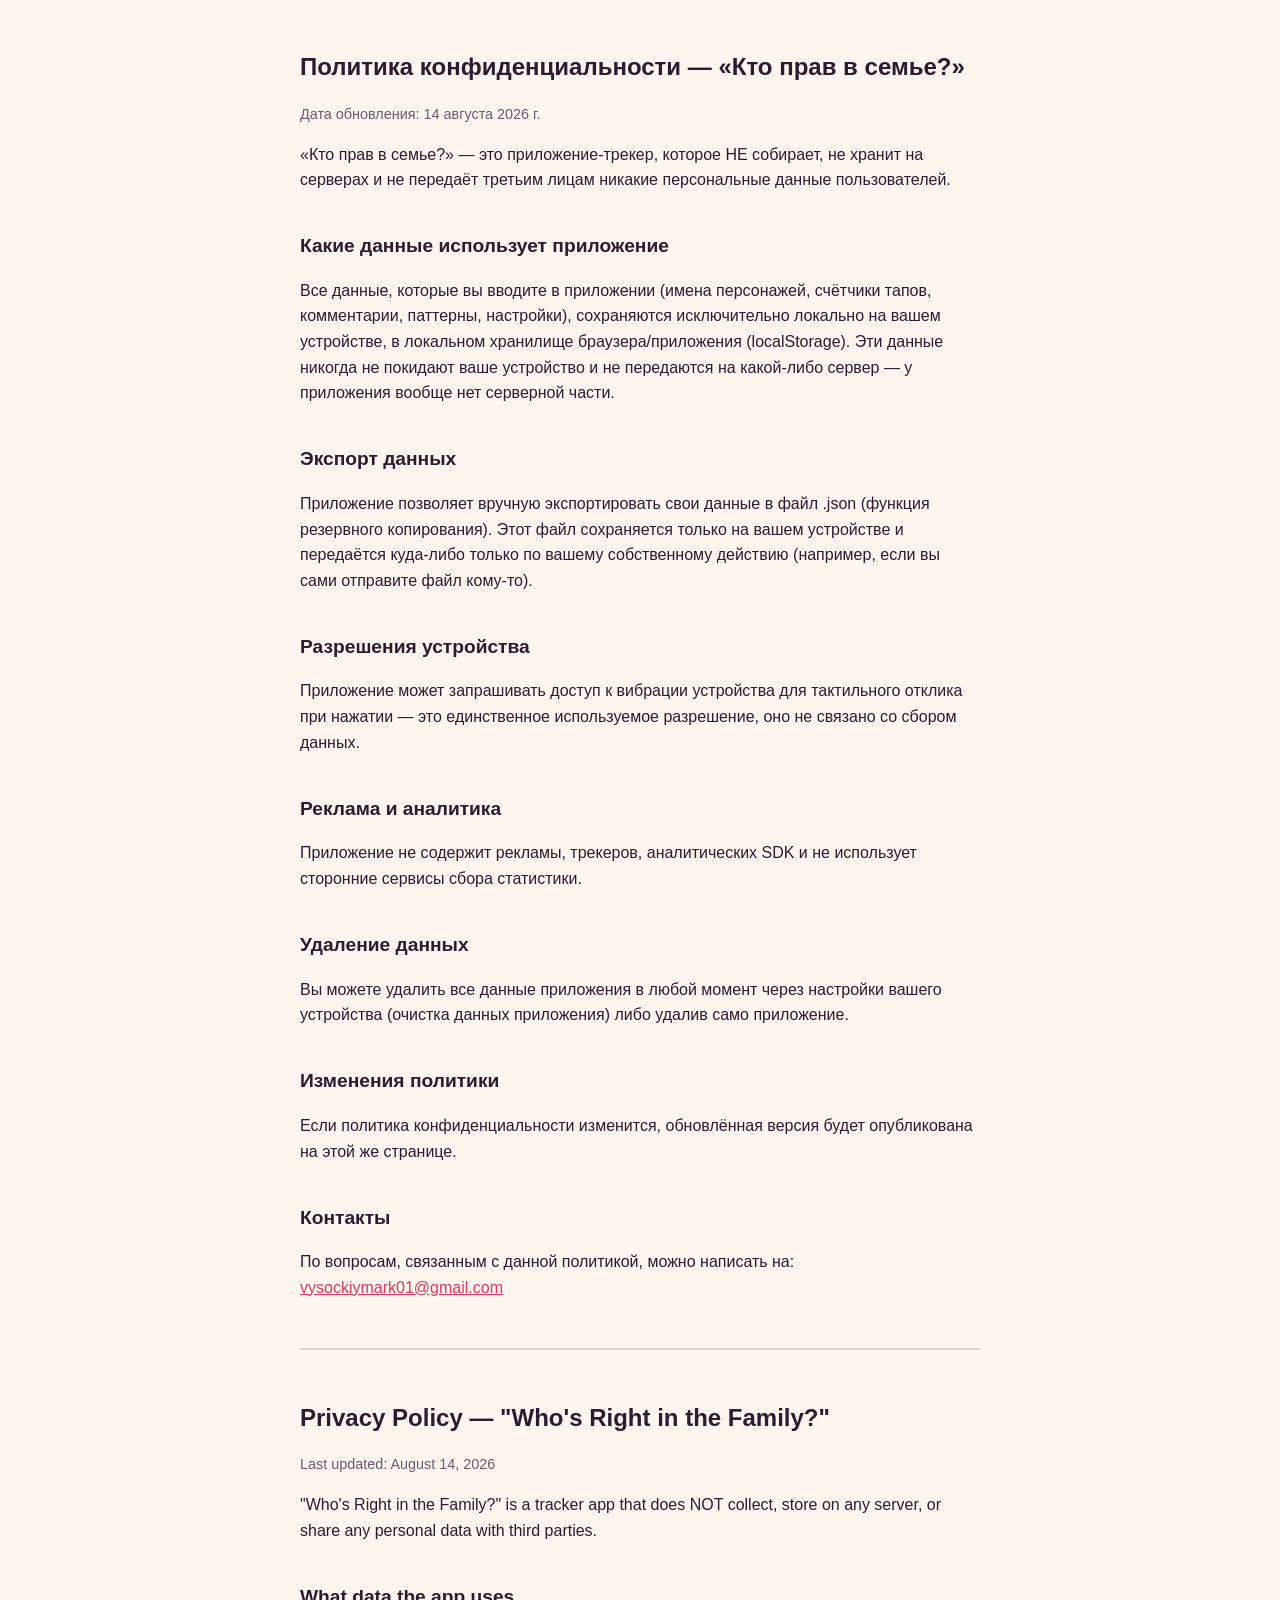
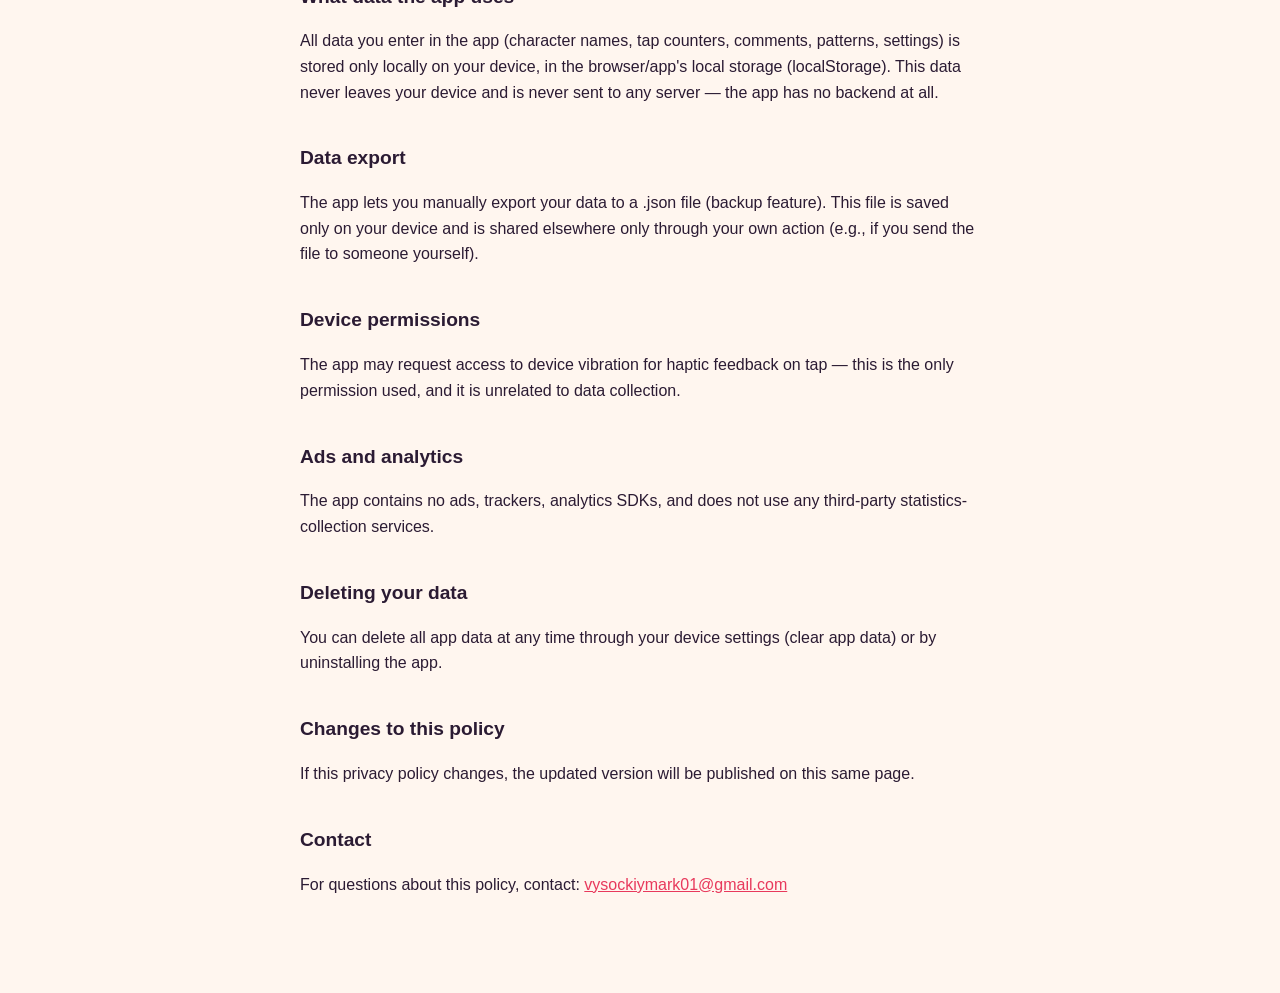
==== privacy.html @ e807cd25 "Добавить страницу политики конфиденциальности" ====
<!DOCTYPE html>
<html lang="ru">
<head>
<meta charset="UTF-8">
<meta name="viewport" content="width=device-width, initial-scale=1.0">
<title>Политика конфиденциальности — Кто прав в семье? / Privacy Policy</title>
<style>
  body {
    font-family: -apple-system, BlinkMacSystemFont, 'Segoe UI', Roboto, Arial, sans-serif;
    max-width: 680px;
    margin: 0 auto;
    padding: 32px 20px 80px;
    line-height: 1.6;
    color: #2B1B33;
    background: #FFF6EF;
  }
  h1 { font-size: 1.5rem; }
  h2 { font-size: 1.2rem; margin-top: 2em; }
  .lang-block + .lang-block { margin-top: 3em; border-top: 2px solid #E4D4CB; padding-top: 2em; }
  .updated { color: #6B5B73; font-size: 0.9rem; }
  a { color: #E8395C; }
</style>
</head>
<body>

<div class="lang-block" lang="ru">
  <h1>Политика конфиденциальности — «Кто прав в семье?»</h1>
  <p class="updated">Дата обновления: 14 августа 2026 г.</p>

  <p>«Кто прав в семье?» — это приложение-трекер, которое НЕ собирает, не хранит на серверах и не передаёт третьим лицам никакие персональные данные пользователей.</p>

  <h2>Какие данные использует приложение</h2>
  <p>Все данные, которые вы вводите в приложении (имена персонажей, счётчики тапов, комментарии, паттерны, настройки), сохраняются исключительно локально на вашем устройстве, в локальном хранилище браузера/приложения (localStorage). Эти данные никогда не покидают ваше устройство и не передаются на какой-либо сервер — у приложения вообще нет серверной части.</p>

  <h2>Экспорт данных</h2>
  <p>Приложение позволяет вручную экспортировать свои данные в файл .json (функция резервного копирования). Этот файл сохраняется только на вашем устройстве и передаётся куда-либо только по вашему собственному действию (например, если вы сами отправите файл кому-то).</p>

  <h2>Разрешения устройства</h2>
  <p>Приложение может запрашивать доступ к вибрации устройства для тактильного отклика при нажатии — это единственное используемое разрешение, оно не связано со сбором данных.</p>

  <h2>Реклама и аналитика</h2>
  <p>Приложение не содержит рекламы, трекеров, аналитических SDK и не использует сторонние сервисы сбора статистики.</p>

  <h2>Удаление данных</h2>
  <p>Вы можете удалить все данные приложения в любой момент через настройки вашего устройства (очистка данных приложения) либо удалив само приложение.</p>

  <h2>Изменения политики</h2>
  <p>Если политика конфиденциальности изменится, обновлённая версия будет опубликована на этой же странице.</p>

  <h2>Контакты</h2>
  <p>По вопросам, связанным с данной политикой, можно написать на: <a href="mailto:vysockiymark01@gmail.com">vysockiymark01@gmail.com</a></p>
</div>

<div class="lang-block" lang="en">
  <h1>Privacy Policy — "Who's Right in the Family?"</h1>
  <p class="updated">Last updated: August 14, 2026</p>

  <p>"Who's Right in the Family?" is a tracker app that does NOT collect, store on any server, or share any personal data with third parties.</p>

  <h2>What data the app uses</h2>
  <p>All data you enter in the app (character names, tap counters, comments, patterns, settings) is stored only locally on your device, in the browser/app's local storage (localStorage). This data never leaves your device and is never sent to any server — the app has no backend at all.</p>

  <h2>Data export</h2>
  <p>The app lets you manually export your data to a .json file (backup feature). This file is saved only on your device and is shared elsewhere only through your own action (e.g., if you send the file to someone yourself).</p>

  <h2>Device permissions</h2>
  <p>The app may request access to device vibration for haptic feedback on tap — this is the only permission used, and it is unrelated to data collection.</p>

  <h2>Ads and analytics</h2>
  <p>The app contains no ads, trackers, analytics SDKs, and does not use any third-party statistics-collection services.</p>

  <h2>Deleting your data</h2>
  <p>You can delete all app data at any time through your device settings (clear app data) or by uninstalling the app.</p>

  <h2>Changes to this policy</h2>
  <p>If this privacy policy changes, the updated version will be published on this same page.</p>

  <h2>Contact</h2>
  <p>For questions about this policy, contact: <a href="mailto:vysockiymark01@gmail.com">vysockiymark01@gmail.com</a></p>
</div>

</body>
</html>
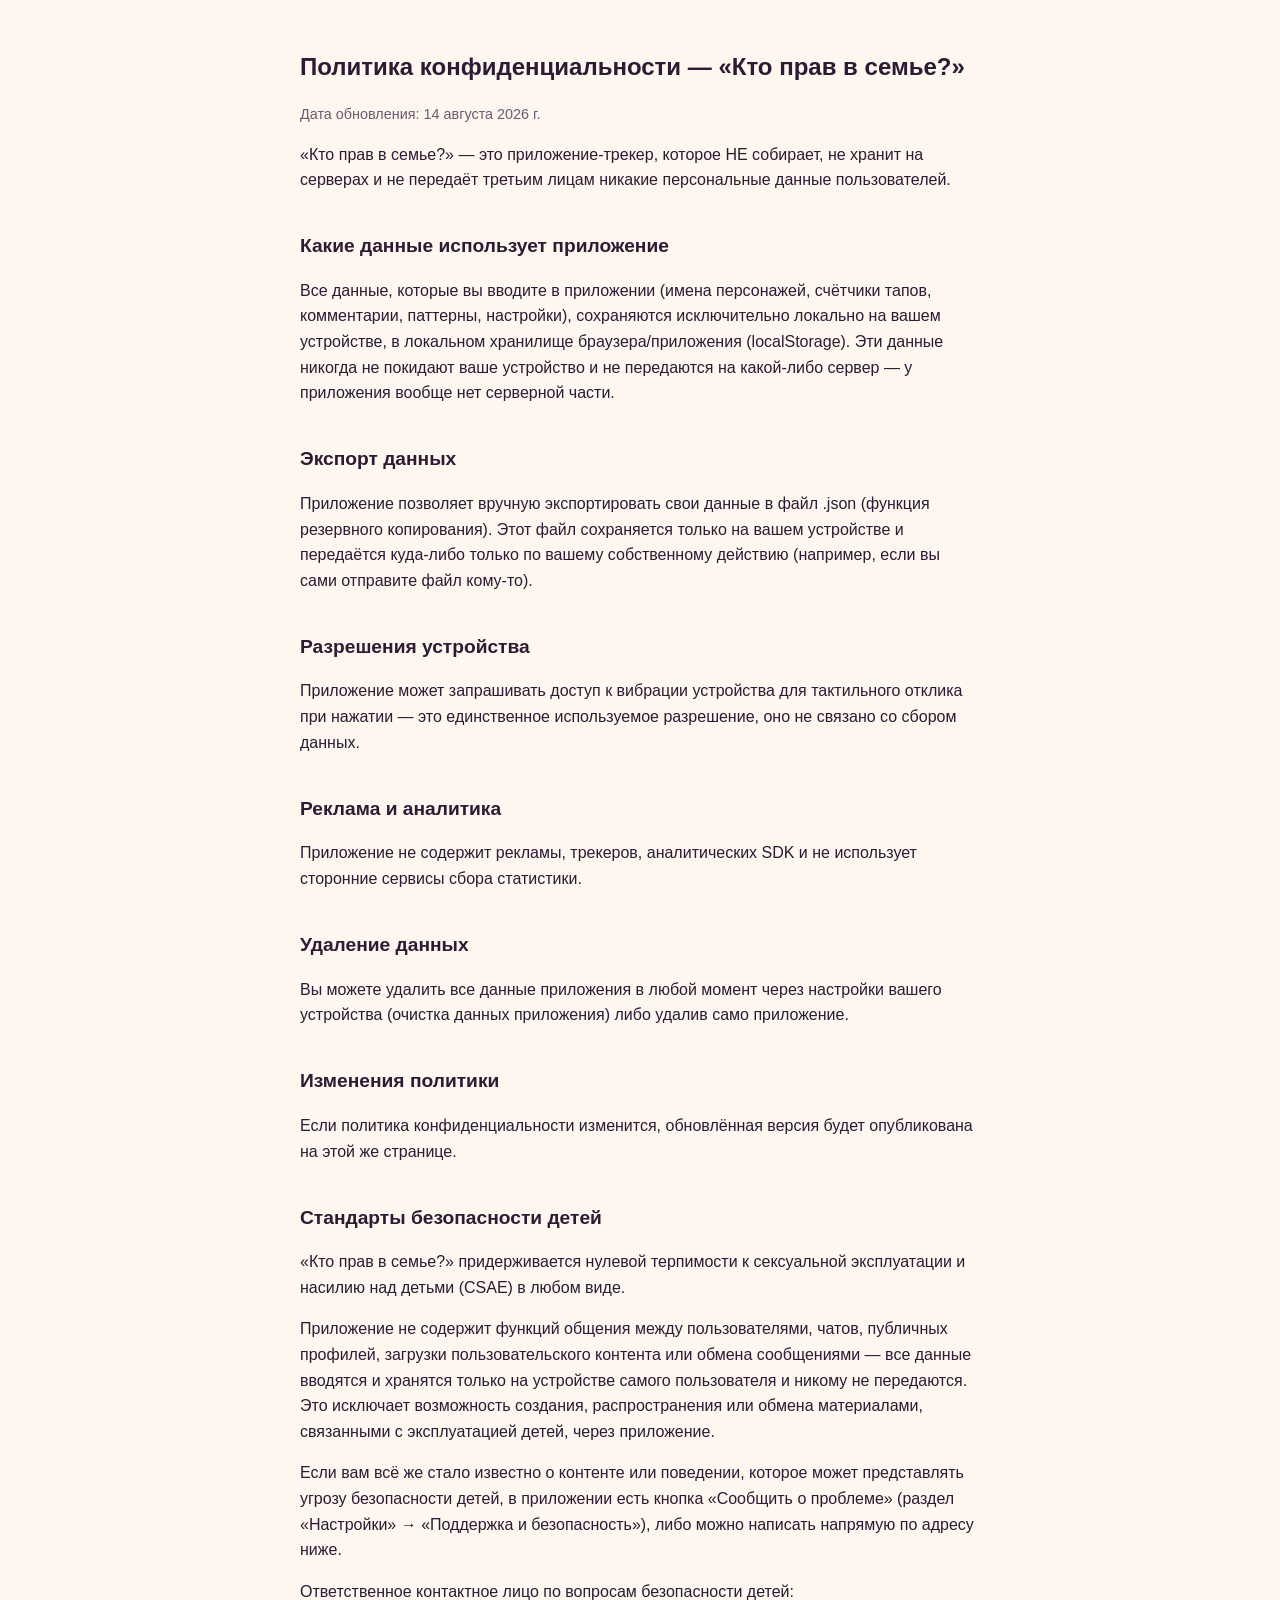
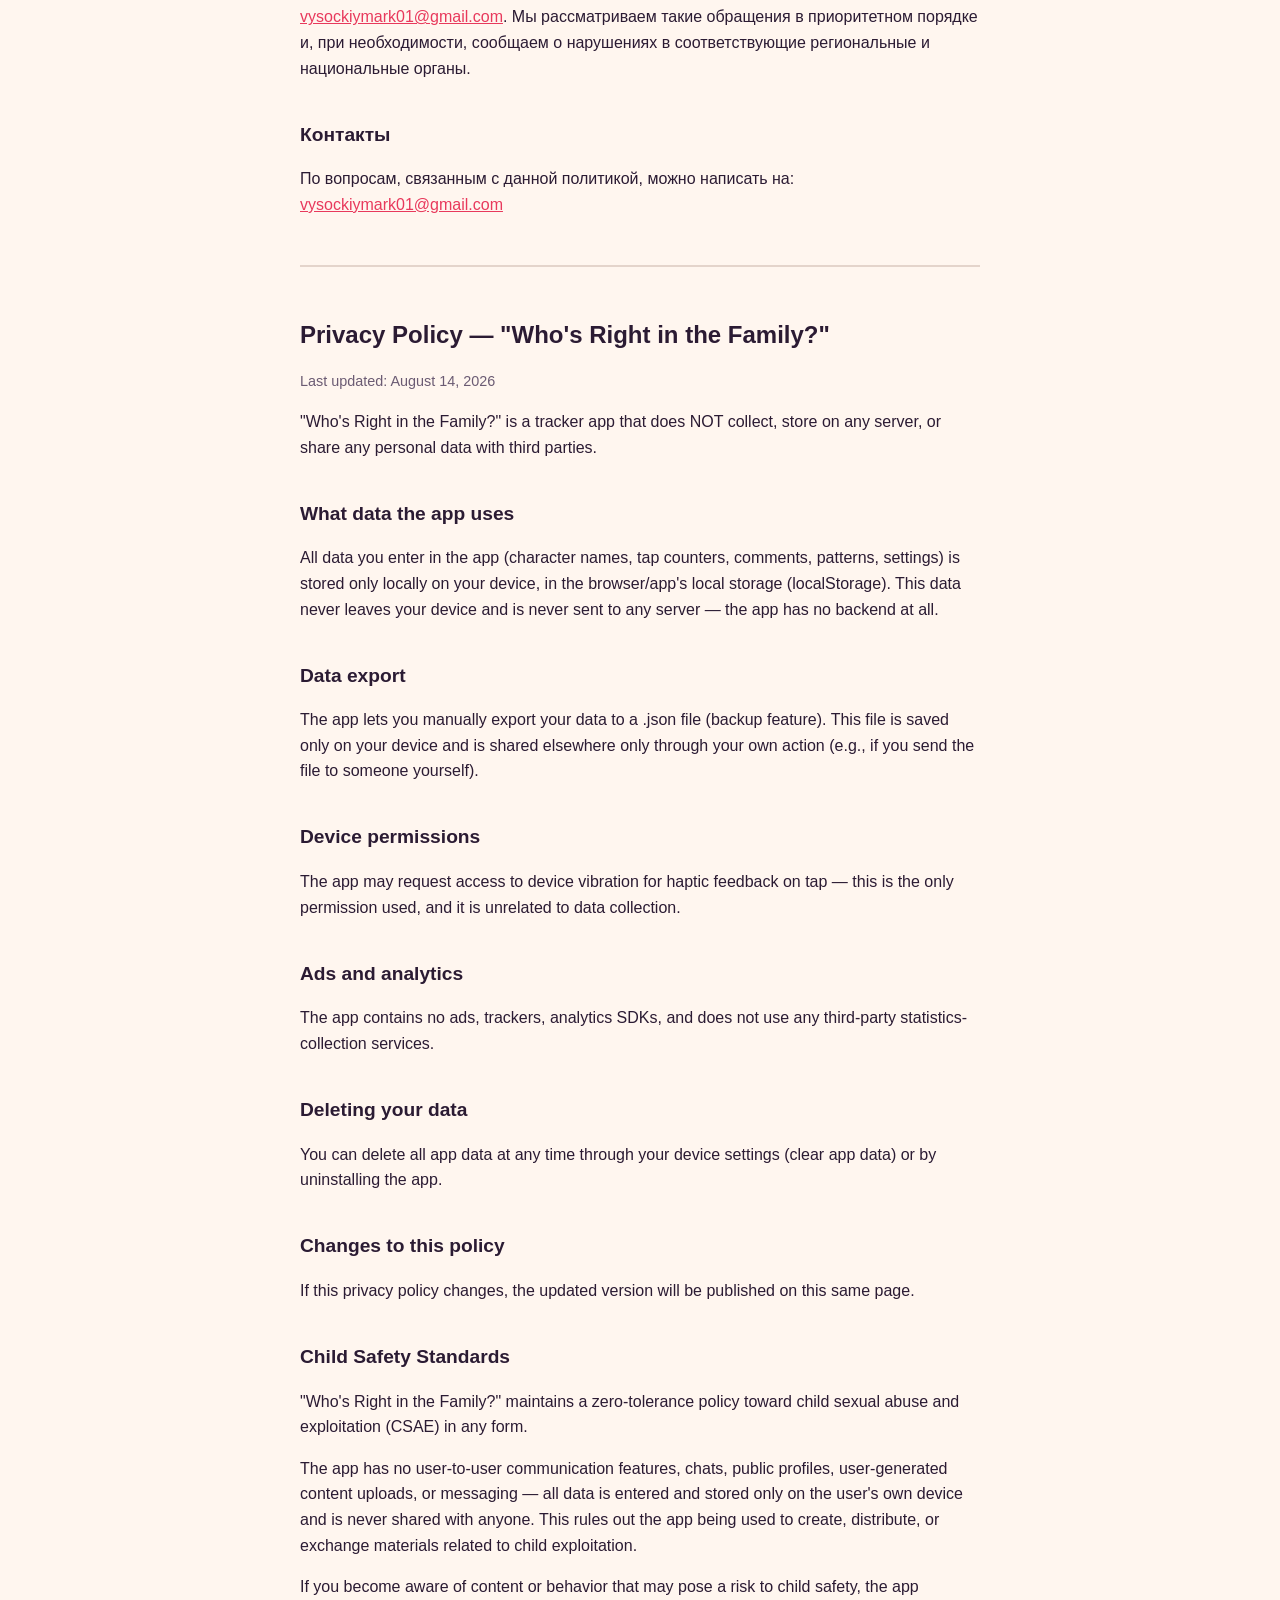
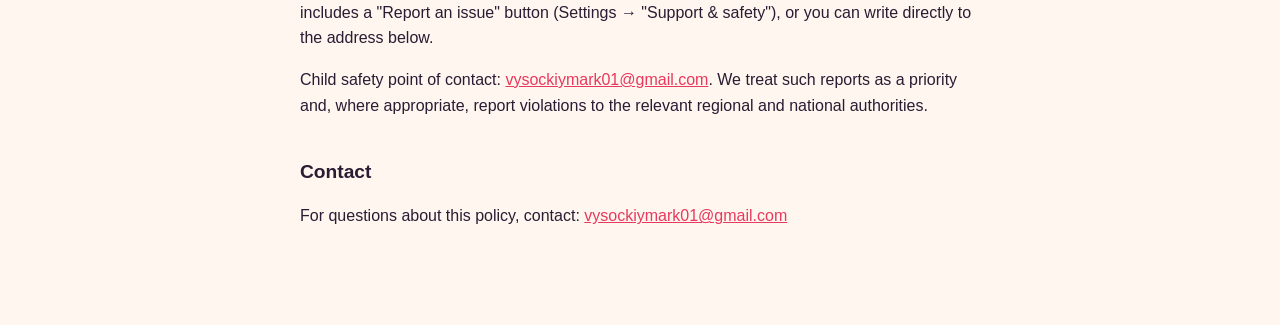
==== commit d5be175e: "Добавить встроенную кнопку 'Сообщить о проблеме' и раздел Child Safety Standards в политику конфиден" ====
--- a/privacy.html
+++ b/privacy.html
@@ -47,6 +47,12 @@
   <h2>Изменения политики</h2>
   <p>Если политика конфиденциальности изменится, обновлённая версия будет опубликована на этой же странице.</p>
 
+  <h2 id="child-safety">Стандарты безопасности детей</h2>
+  <p>«Кто прав в семье?» придерживается нулевой терпимости к сексуальной эксплуатации и насилию над детьми (CSAE) в любом виде.</p>
+  <p>Приложение не содержит функций общения между пользователями, чатов, публичных профилей, загрузки пользовательского контента или обмена сообщениями — все данные вводятся и хранятся только на устройстве самого пользователя и никому не передаются. Это исключает возможность создания, распространения или обмена материалами, связанными с эксплуатацией детей, через приложение.</p>
+  <p>Если вам всё же стало известно о контенте или поведении, которое может представлять угрозу безопасности детей, в приложении есть кнопка «Сообщить о проблеме» (раздел «Настройки» → «Поддержка и безопасность»), либо можно написать напрямую по адресу ниже.</p>
+  <p>Ответственное контактное лицо по вопросам безопасности детей: <a href="mailto:vysockiymark01@gmail.com">vysockiymark01@gmail.com</a>. Мы рассматриваем такие обращения в приоритетном порядке и, при необходимости, сообщаем о нарушениях в соответствующие региональные и национальные органы.</p>
+
   <h2>Контакты</h2>
   <p>По вопросам, связанным с данной политикой, можно написать на: <a href="mailto:vysockiymark01@gmail.com">vysockiymark01@gmail.com</a></p>
 </div>
@@ -75,6 +81,12 @@
   <h2>Changes to this policy</h2>
   <p>If this privacy policy changes, the updated version will be published on this same page.</p>
 
+  <h2 id="child-safety-en">Child Safety Standards</h2>
+  <p>"Who's Right in the Family?" maintains a zero-tolerance policy toward child sexual abuse and exploitation (CSAE) in any form.</p>
+  <p>The app has no user-to-user communication features, chats, public profiles, user-generated content uploads, or messaging — all data is entered and stored only on the user's own device and is never shared with anyone. This rules out the app being used to create, distribute, or exchange materials related to child exploitation.</p>
+  <p>If you become aware of content or behavior that may pose a risk to child safety, the app includes a "Report an issue" button (Settings → "Support & safety"), or you can write directly to the address below.</p>
+  <p>Child safety point of contact: <a href="mailto:vysockiymark01@gmail.com">vysockiymark01@gmail.com</a>. We treat such reports as a priority and, where appropriate, report violations to the relevant regional and national authorities.</p>
+
   <h2>Contact</h2>
   <p>For questions about this policy, contact: <a href="mailto:vysockiymark01@gmail.com">vysockiymark01@gmail.com</a></p>
 </div>
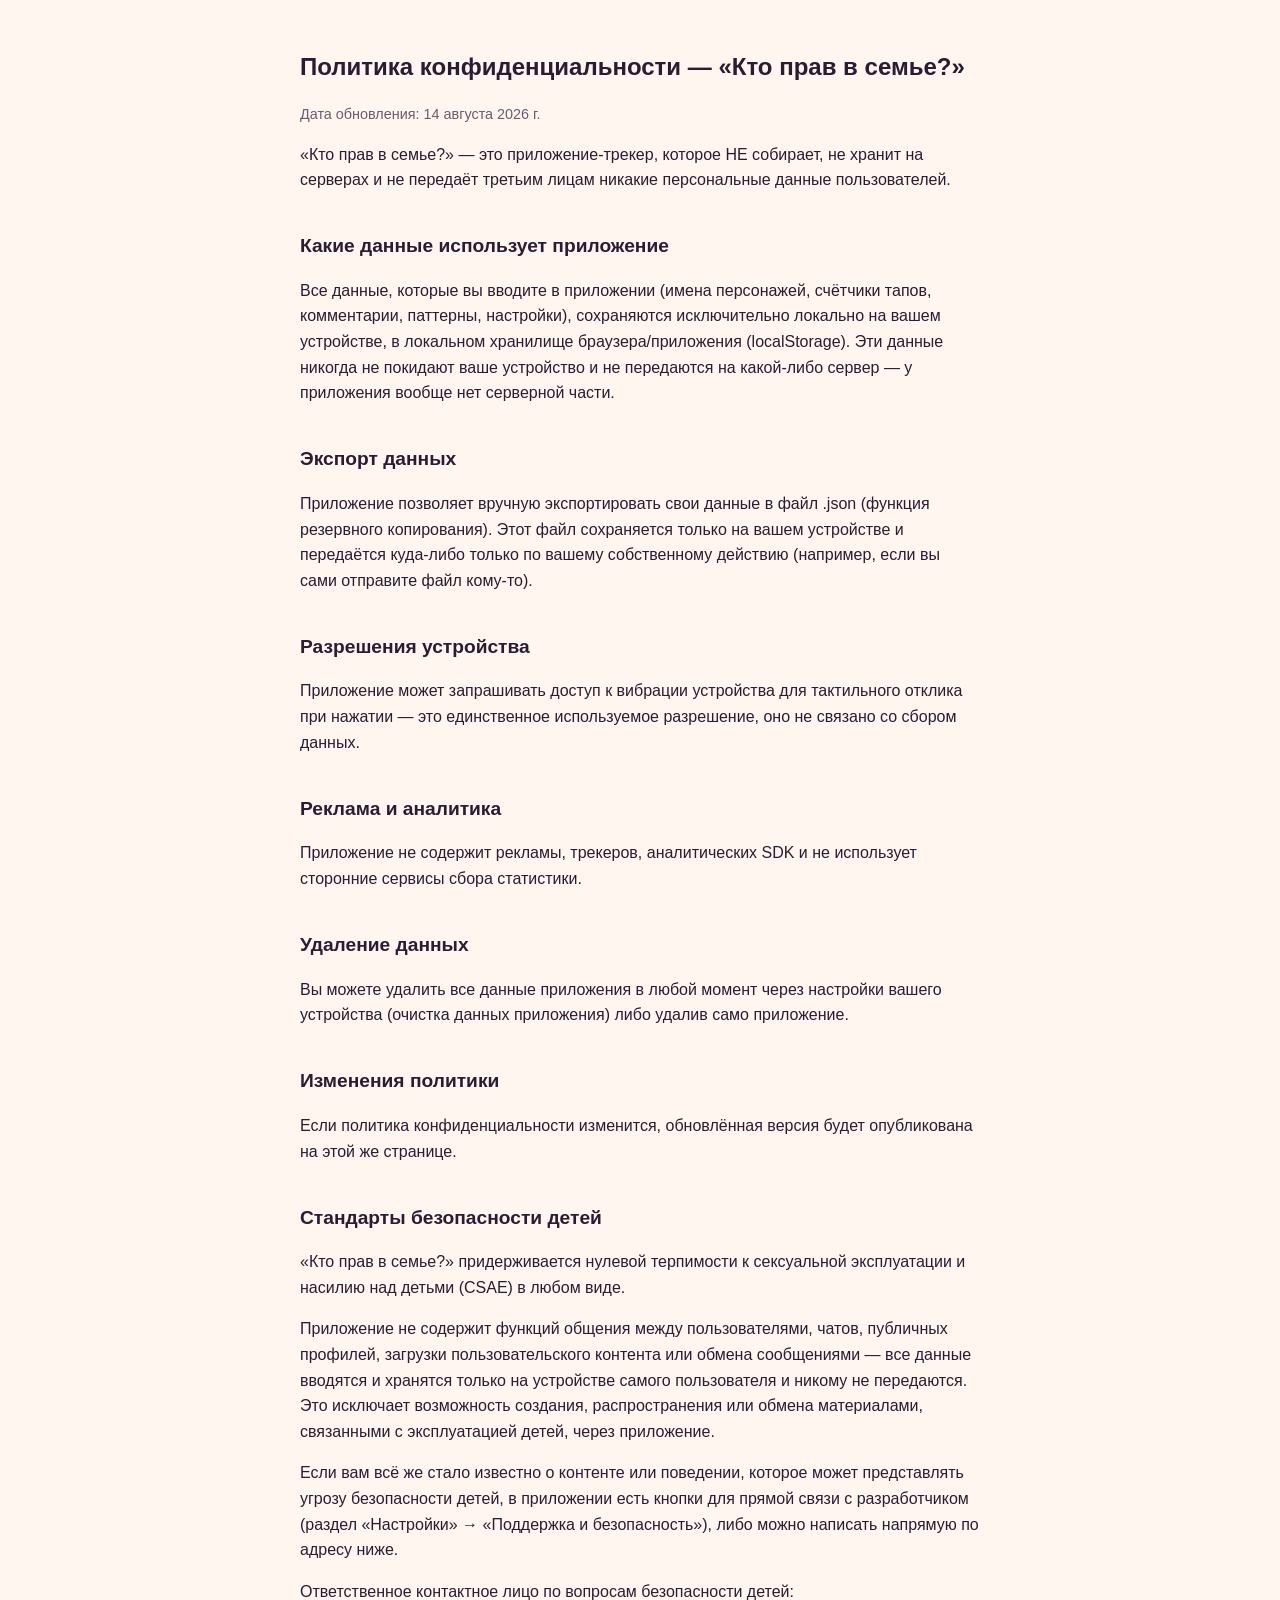
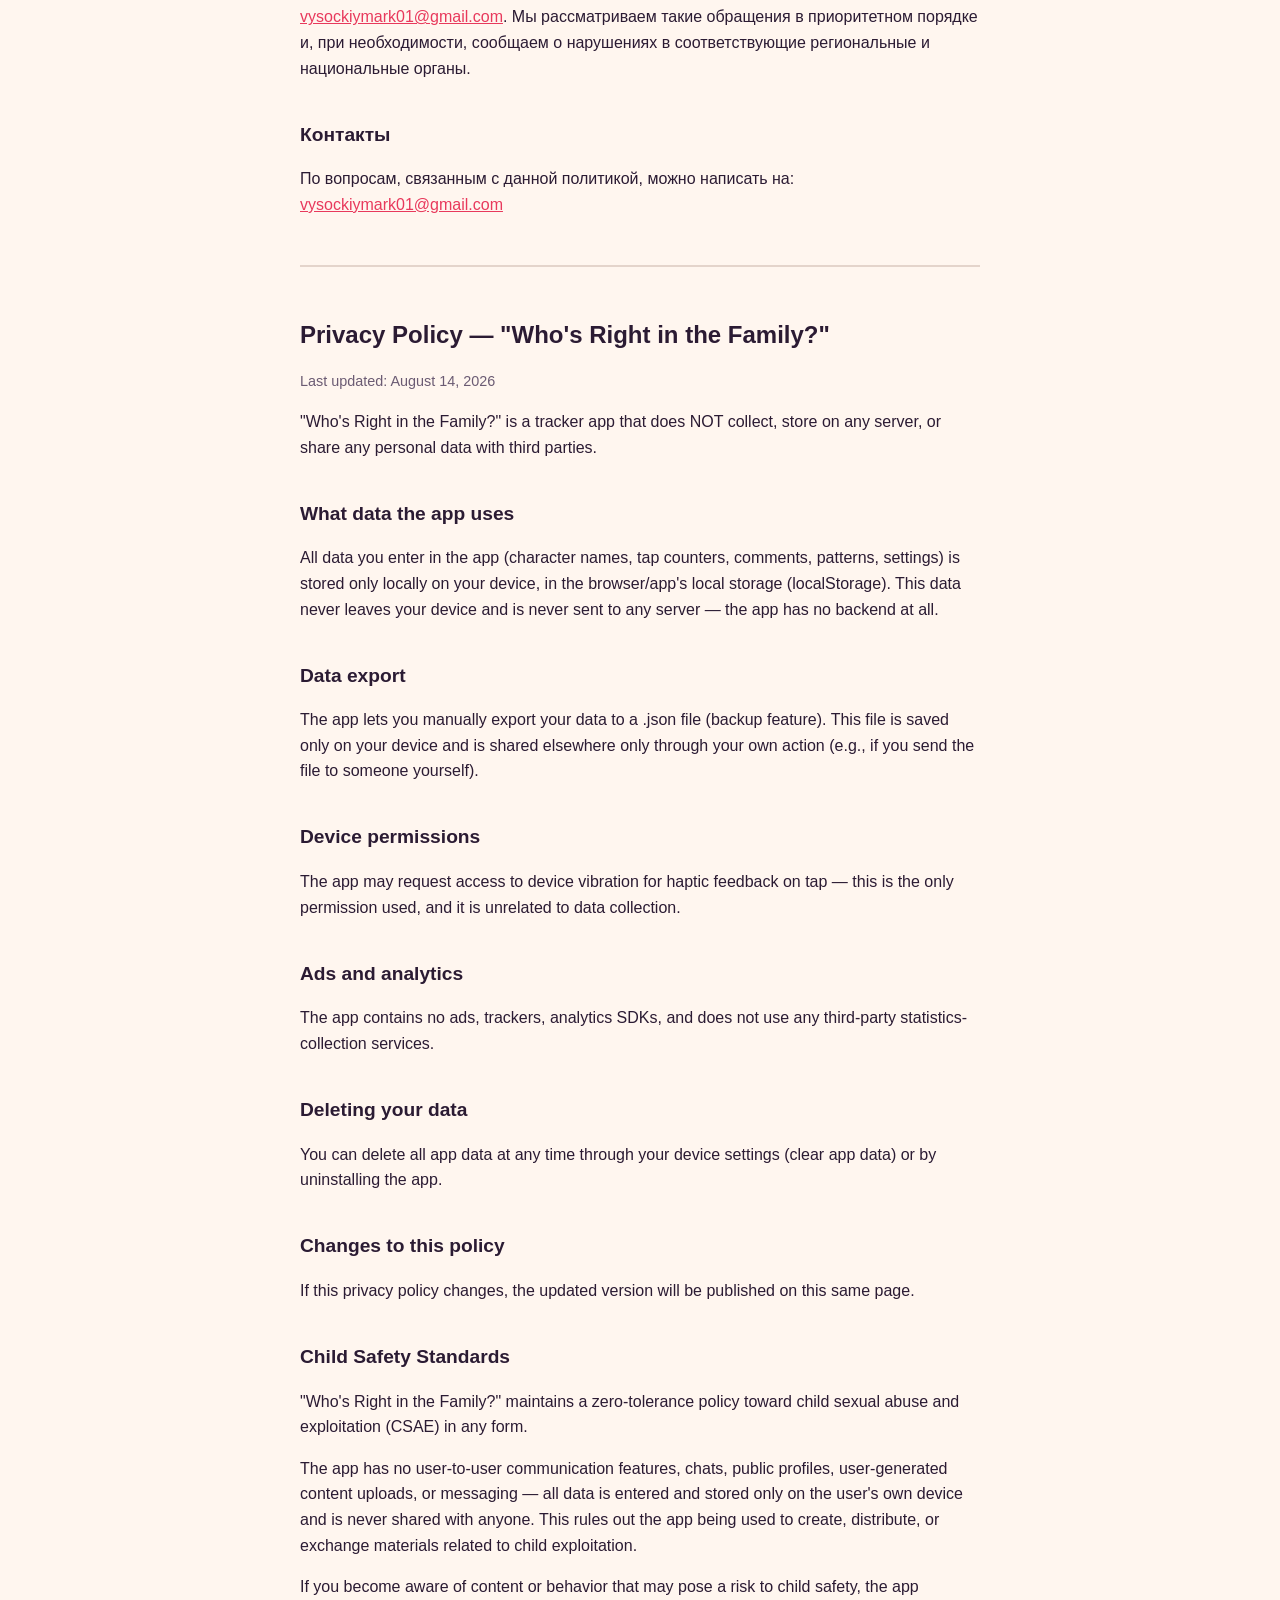
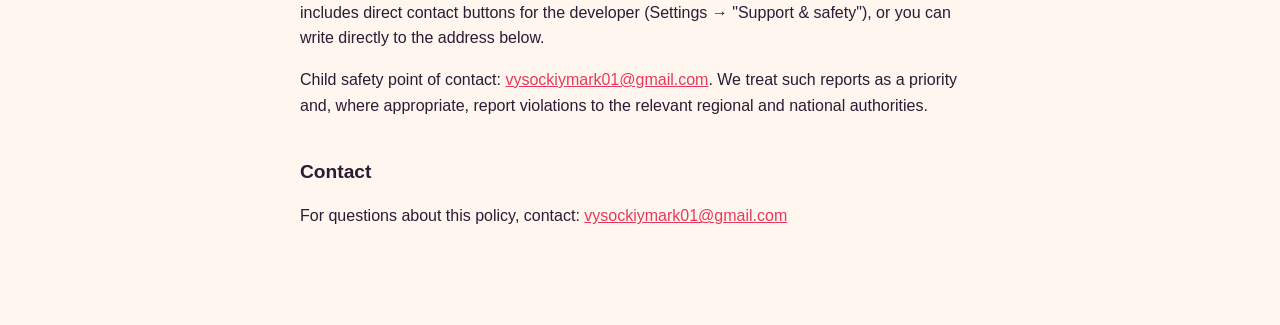
==== commit dcc91887: "Заменить блок контактов на две иконки (mail.ru, VK) без текста; исправить рассинхрон кэша service wo" ====
--- a/privacy.html
+++ b/privacy.html
@@ -50,7 +50,7 @@
   <h2 id="child-safety">Стандарты безопасности детей</h2>
   <p>«Кто прав в семье?» придерживается нулевой терпимости к сексуальной эксплуатации и насилию над детьми (CSAE) в любом виде.</p>
   <p>Приложение не содержит функций общения между пользователями, чатов, публичных профилей, загрузки пользовательского контента или обмена сообщениями — все данные вводятся и хранятся только на устройстве самого пользователя и никому не передаются. Это исключает возможность создания, распространения или обмена материалами, связанными с эксплуатацией детей, через приложение.</p>
-  <p>Если вам всё же стало известно о контенте или поведении, которое может представлять угрозу безопасности детей, в приложении есть кнопка «Сообщить о проблеме» (раздел «Настройки» → «Поддержка и безопасность»), либо можно написать напрямую по адресу ниже.</p>
+  <p>Если вам всё же стало известно о контенте или поведении, которое может представлять угрозу безопасности детей, в приложении есть кнопки для прямой связи с разработчиком (раздел «Настройки» → «Поддержка и безопасность»), либо можно написать напрямую по адресу ниже.</p>
   <p>Ответственное контактное лицо по вопросам безопасности детей: <a href="mailto:vysockiymark01@gmail.com">vysockiymark01@gmail.com</a>. Мы рассматриваем такие обращения в приоритетном порядке и, при необходимости, сообщаем о нарушениях в соответствующие региональные и национальные органы.</p>
 
   <h2>Контакты</h2>
@@ -84,7 +84,7 @@
   <h2 id="child-safety-en">Child Safety Standards</h2>
   <p>"Who's Right in the Family?" maintains a zero-tolerance policy toward child sexual abuse and exploitation (CSAE) in any form.</p>
   <p>The app has no user-to-user communication features, chats, public profiles, user-generated content uploads, or messaging — all data is entered and stored only on the user's own device and is never shared with anyone. This rules out the app being used to create, distribute, or exchange materials related to child exploitation.</p>
-  <p>If you become aware of content or behavior that may pose a risk to child safety, the app includes a "Report an issue" button (Settings → "Support & safety"), or you can write directly to the address below.</p>
+  <p>If you become aware of content or behavior that may pose a risk to child safety, the app includes direct contact buttons for the developer (Settings → "Support & safety"), or you can write directly to the address below.</p>
   <p>Child safety point of contact: <a href="mailto:vysockiymark01@gmail.com">vysockiymark01@gmail.com</a>. We treat such reports as a priority and, where appropriate, report violations to the relevant regional and national authorities.</p>
 
   <h2>Contact</h2>
